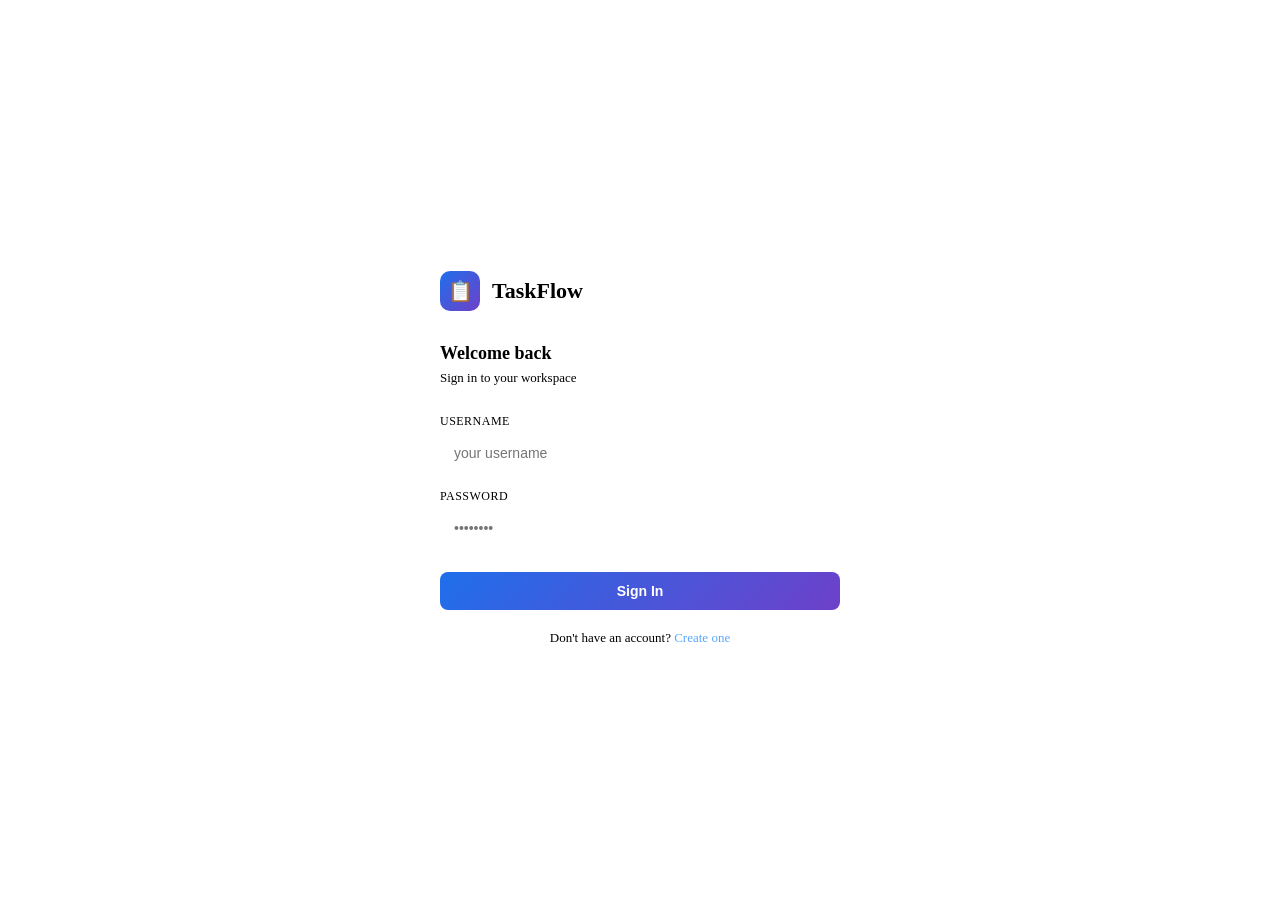
==== src/main/resources/static/index.html @ 27cfd216 "commit" ====
<!DOCTYPE html>
<html lang="en">
<head>
<meta charset="UTF-8">
<meta name="viewport" content="width=device-width, initial-scale=1.0">
<title>TaskFlow — Login</title>
<link rel="stylesheet" href="/css/style.css">
<style>
body { display:flex; align-items:center; justify-content:center; min-height:100vh; background:var(--bg); }
.auth-card {
  background:var(--bg2); border:1px solid var(--border2);
  border-radius:16px; padding:40px; width:100%; max-width:400px;
}
.auth-logo { display:flex; align-items:center; gap:12px; margin-bottom:32px; }
.auth-logo-icon { width:40px; height:40px; background:linear-gradient(135deg,#1f6feb,#6e40c9);
  border-radius:10px; display:flex; align-items:center; justify-content:center; font-size:20px; }
.auth-logo-text { font-size:22px; font-weight:700; color:var(--text); }
.auth-title { font-size:18px; font-weight:600; margin-bottom:6px; }
.auth-sub { font-size:13px; color:var(--text2); margin-bottom:28px; }
.form-group { margin-bottom:18px; }
.form-label { display:block; font-size:12px; font-weight:500; color:var(--text2);
  margin-bottom:6px; text-transform:uppercase; letter-spacing:.04em; }
.form-input {
  width:100%; padding:10px 14px; background:var(--bg3); border:1px solid var(--border);
  border-radius:8px; color:var(--text); font-size:14px; outline:none; transition:border .15s;
}
.form-input:focus { border-color:#1f6feb; }
.btn-auth {
  width:100%; padding:11px; background:linear-gradient(135deg,#1f6feb,#6e40c9);
  border:none; border-radius:8px; color:#fff; font-size:14px; font-weight:600;
  cursor:pointer; transition:opacity .15s; margin-top:8px;
}
.btn-auth:hover { opacity:.9; }
.auth-footer { text-align:center; margin-top:20px; font-size:13px; color:var(--text2); }
.auth-footer a { color:#58a6ff; text-decoration:none; }
.error-msg { background:#2d0f0f; border:1px solid rgba(248,81,73,.3);
  color:#f85149; padding:10px 14px; border-radius:8px; font-size:13px; margin-bottom:16px; display:none; }
</style>
</head>
<body>
<div class="auth-card">
  <div class="auth-logo">
    <div class="auth-logo-icon">📋</div>
    <div class="auth-logo-text">TaskFlow</div>
  </div>
  <div class="auth-title">Welcome back</div>
  <div class="auth-sub">Sign in to your workspace</div>
  <div class="error-msg" id="error-msg"></div>
  <div class="form-group">
    <label class="form-label">Username</label>
    <input class="form-input" type="text" id="username" placeholder="your username" autocomplete="username">
  </div>
  <div class="form-group">
    <label class="form-label">Password</label>
    <input class="form-input" type="password" id="password" placeholder="••••••••" autocomplete="current-password">
  </div>
  <button class="btn-auth" onclick="login()">Sign In</button>
  <div class="auth-footer">Don't have an account? <a href="/register.html">Create one</a></div>
</div>
<script src="/js/api.js"></script>
<script src="/js/auth.js"></script>
</body>
</html>
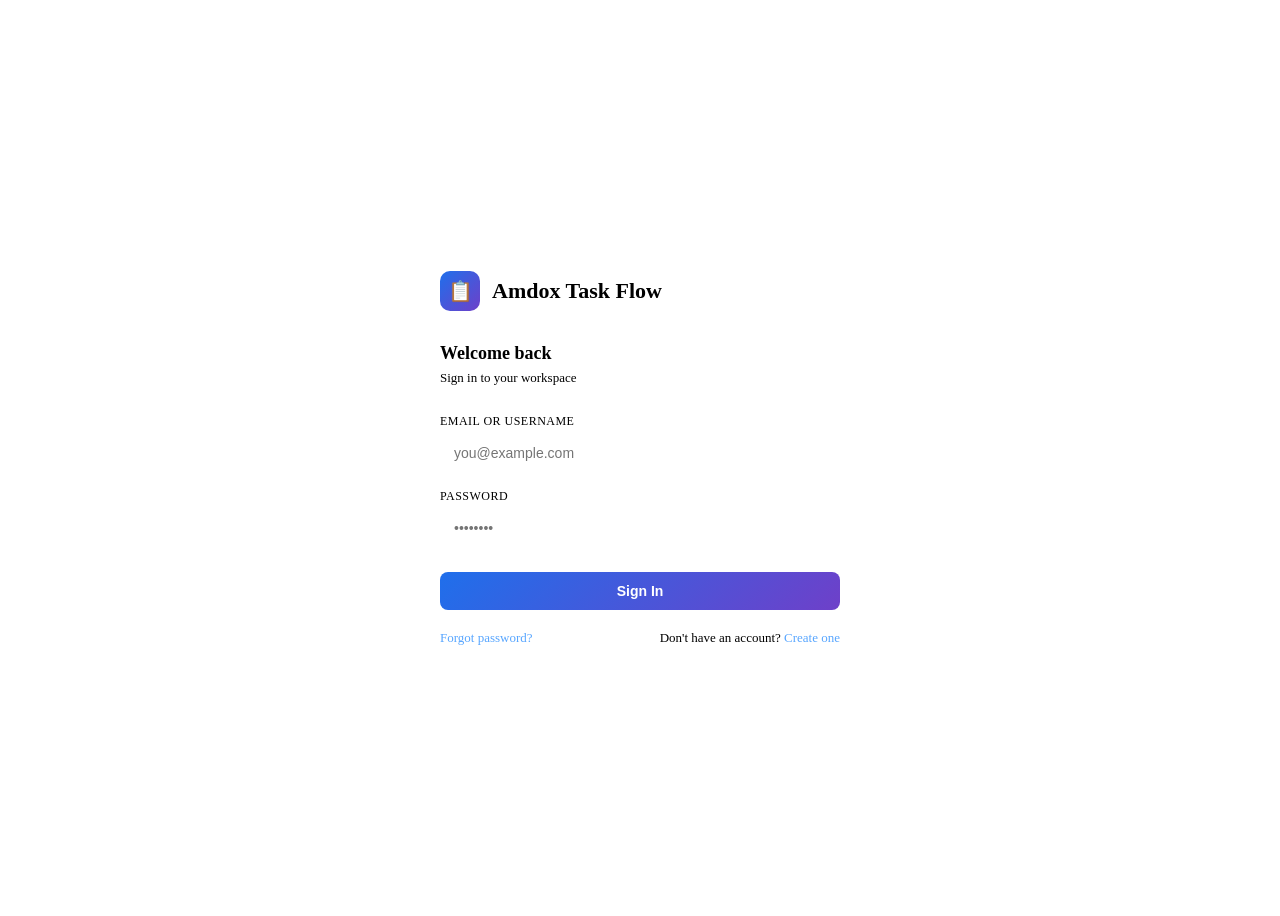
==== commit 8d63cea1: "[First Commit]" ====
--- a/src/main/resources/static/index.html
+++ b/src/main/resources/static/index.html
@@ -3,7 +3,7 @@
 <head>
 <meta charset="UTF-8">
 <meta name="viewport" content="width=device-width, initial-scale=1.0">
-<title>TaskFlow — Login</title>
+<title>Amdox Task Flow — Login</title>
 <link rel="stylesheet" href="/css/style.css">
 <style>
 body { display:flex; align-items:center; justify-content:center; min-height:100vh; background:var(--bg); }
@@ -41,21 +41,24 @@
 <div class="auth-card">
   <div class="auth-logo">
     <div class="auth-logo-icon">📋</div>
-    <div class="auth-logo-text">TaskFlow</div>
+    <div class="auth-logo-text">Amdox Task Flow</div>
   </div>
   <div class="auth-title">Welcome back</div>
   <div class="auth-sub">Sign in to your workspace</div>
   <div class="error-msg" id="error-msg"></div>
   <div class="form-group">
-    <label class="form-label">Username</label>
-    <input class="form-input" type="text" id="username" placeholder="your username" autocomplete="username">
+    <label class="form-label">Email or Username</label>
+    <input class="form-input" type="text" id="username" placeholder="you@example.com" autocomplete="username">
   </div>
   <div class="form-group">
     <label class="form-label">Password</label>
     <input class="form-input" type="password" id="password" placeholder="••••••••" autocomplete="current-password">
   </div>
   <button class="btn-auth" onclick="login()">Sign In</button>
-  <div class="auth-footer">Don't have an account? <a href="/register.html">Create one</a></div>
+  <div class="auth-footer" style="display:flex; justify-content:space-between; gap:10px; flex-wrap:wrap;">
+    <a href="/reset-password.html">Forgot password?</a>
+    <span>Don't have an account? <a href="/register.html">Create one</a></span>
+  </div>
 </div>
 <script src="/js/api.js"></script>
 <script src="/js/auth.js"></script>
